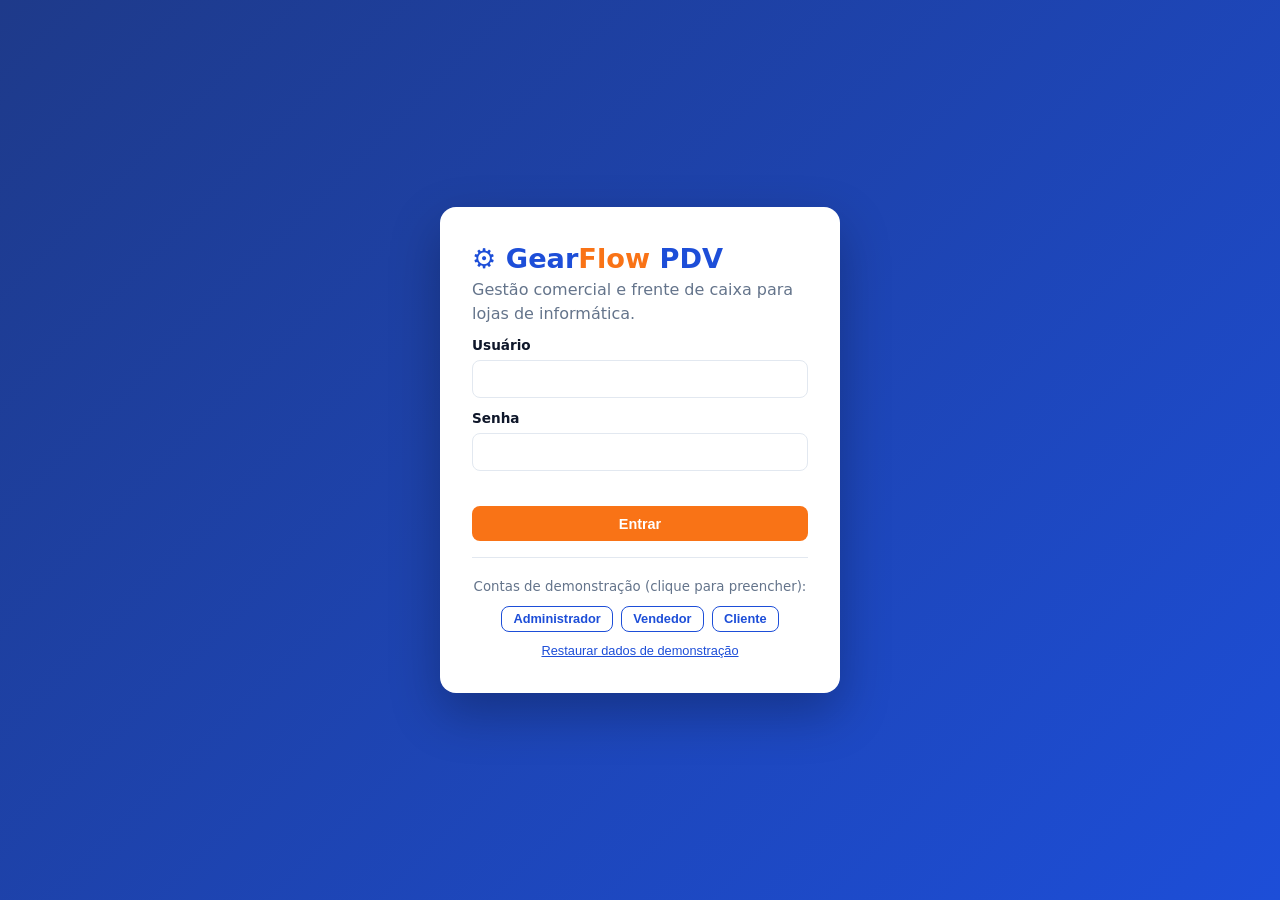
==== index.html @ f4095d13 "Add files via upload" ====
<!DOCTYPE html>
<html lang="pt-BR">
<head>
<meta charset="UTF-8">
<meta name="viewport" content="width=device-width, initial-scale=1">
<title>GearFlow PDV</title>
<link rel="stylesheet" href="style.css">
</head>
<body>

<!-- LOGIN -->
<section id="login">
  <form class="lbox" onsubmit="login(event)">
    <div class="brand big">⚙ Gear<span>Flow</span> PDV</div>
    <p class="muted">Gestão comercial e frente de caixa para lojas de informática.</p>
    <label>Usuário<input id="lu" autocomplete="username" required></label>
    <label>Senha<input id="lp" type="password" autocomplete="current-password" required></label>
    <p id="lerr" class="err"></p>
    <button class="btn full">Entrar</button>
    <div class="demo">
      <small>Contas de demonstração (clique para preencher):</small>
      <div class="row">
        <button type="button" class="btn sm ghost" onclick="fill('admin','admin123')">Administrador</button>
        <button type="button" class="btn sm ghost" onclick="fill('vendedor','vend123')">Vendedor</button>
        <button type="button" class="btn sm ghost" onclick="fill('cliente','cli123')">Cliente</button>
      </div>
      <button type="button" class="link" onclick="resetDemo()">Restaurar dados de demonstração</button>
    </div>
  </form>
</section>

<!-- APLICAÇÃO -->
<div id="app" hidden>
  <aside id="side"></aside>
  <div class="content">
    <header class="top">
      <button class="burger" onclick="document.getElementById('side').classList.toggle('open')">☰</button>
      <span id="who"></span>
    </header>
    <main id="main"></main>
  </div>
</div>

<dialog id="dlg">
  <h3 id="dt"></h3>
  <form id="df"></form>
</dialog>
<div id="toast"></div>

<script src="app.js"></script>
</body>
</html>
---- style.css ----
:root{--b:#1d4ed8;--bd:#1e3a8a;--o:#f97316;--bg:#f4f7fc;--tx:#0f172a;--mu:#64748b;--ln:#e2e8f0;--r:12px}
*{box-sizing:border-box;margin:0}
[hidden]{display:none!important}
body{font-family:system-ui,-apple-system,"Segoe UI",Roboto,Arial,sans-serif;background:var(--bg);color:var(--tx);line-height:1.45}
h2{font-size:1.5rem;margin-bottom:1rem;color:var(--bd)}
h3{margin-bottom:.7rem}
small,.muted{color:var(--mu)}
.brand{font-weight:800;font-size:1.25rem;color:#fff}
.brand span{color:var(--o)}
.brand.big{color:var(--b);font-size:1.7rem}

/* botões e campos */
.btn{background:var(--o);color:#fff;border:0;border-radius:8px;padding:.6rem 1rem;font-weight:700;cursor:pointer;font-size:.9rem}
.btn:hover{filter:brightness(.93)}
.btn:disabled{opacity:.4;cursor:not-allowed}
.btn.sm{padding:.3rem .7rem;font-size:.8rem}
.btn.full{width:100%;margin-top:.6rem}
.btn.ghost{background:#fff;color:var(--b);border:1px solid var(--b)}
.btn.danger{background:#dc2626}
.link{background:none;border:0;color:var(--b);cursor:pointer;text-decoration:underline;font-size:.8rem;margin-top:.6rem}
label{display:block;font-size:.85rem;font-weight:600;margin-top:.7rem}
input,select{width:100%;padding:.6rem .7rem;border:1px solid var(--ln);border-radius:8px;font-size:.95rem;margin-top:.25rem;background:#fff}
input:focus,select:focus{outline:2px solid var(--b);border-color:transparent}
.row{display:flex;gap:.5rem;align-items:center;justify-content:space-between;flex-wrap:wrap;margin-top:.8rem}
.err{color:#dc2626;font-size:.85rem;min-height:1.2rem;margin-top:.4rem}

/* login */
#login{min-height:100vh;display:grid;place-items:center;padding:1rem;background:linear-gradient(135deg,var(--bd),var(--b))}
.lbox{background:#fff;border-radius:16px;padding:2rem;width:100%;max-width:400px;box-shadow:0 20px 50px #0004}
.demo{margin-top:1rem;padding-top:1rem;border-top:1px solid var(--ln);text-align:center}
.demo .row{justify-content:center;margin:.5rem 0 0}

/* layout */
#app{display:flex;min-height:100vh}
#side{width:230px;background:var(--bd);padding:1.2rem .8rem;display:flex;flex-direction:column;gap:.3rem;position:sticky;top:0;height:100vh}
#side .brand{padding:0 .5rem 1rem}
#side button.nav{background:none;border:0;color:#cbd5e1;text-align:left;padding:.65rem .8rem;border-radius:8px;cursor:pointer;font-size:.95rem}
#side button.nav:hover{background:#ffffff1a}
#side button.nav.on{background:var(--o);color:#fff;font-weight:700}
#side .out{margin-top:auto}
.content{flex:1;min-width:0}
.top{display:flex;justify-content:space-between;align-items:center;background:#fff;padding:.8rem 1.5rem;border-bottom:1px solid var(--ln)}
.burger{display:none;background:none;border:0;font-size:1.4rem;cursor:pointer}
#main{padding:1.5rem;max-width:1100px}
.tag{padding:.15rem .55rem;border-radius:99px;font-size:.75rem;font-weight:700}
.tag.green{background:#dcfce7;color:#166534}
.tag.amber{background:#fef3c7;color:#92400e}
.tag.red{background:#fee2e2;color:#991b1b}

/* blocos */
.box{background:#fff;border:1px solid var(--ln);border-radius:var(--r);padding:1.1rem;margin-bottom:1rem}
.cards{display:grid;grid-template-columns:repeat(auto-fit,minmax(160px,1fr));gap:1rem;margin-bottom:1rem}
.card{background:#fff;border:1px solid var(--ln);border-top:4px solid var(--b);border-radius:var(--r);padding:1rem}
.card.warn{border-top-color:var(--o)}
.card small{display:block}
.card strong{font-size:1.5rem;color:var(--bd)}
.hero{background:linear-gradient(135deg,var(--b),var(--bd));color:#fff;border-radius:var(--r);padding:1.5rem;margin-bottom:1rem}
.hero h3{font-size:1.4rem}
.bar{display:flex;gap:.7rem;margin-bottom:1rem}
.bar input{margin:0}
.bar .btn{white-space:nowrap}

/* tabelas */
.tw{overflow-x:auto;background:#fff;border:1px solid var(--ln);border-radius:var(--r)}
table{width:100%;border-collapse:collapse;font-size:.9rem}
th,td{padding:.7rem .8rem;text-align:left;border-bottom:1px solid var(--ln);vertical-align:top}
th{background:#eef3fc;color:var(--bd);font-size:.8rem;text-transform:uppercase}
.act{white-space:nowrap}
.act .btn{margin-right:.3rem}

/* catálogo e PDV */
.grid{display:grid;grid-template-columns:repeat(auto-fill,minmax(210px,1fr));gap:1rem}
.pc{background:#fff;border:1px solid var(--ln);border-radius:var(--r);padding:1rem;display:flex;flex-direction:column;gap:.4rem}
.pc .ph{height:90px;background:#eef3fc;border-radius:8px;display:grid;place-items:center;font-size:2.2rem}
.pc .btn{margin-top:auto}
.pc strong{color:var(--b)}
.pdv{display:grid;grid-template-columns:1.4fr 1fr;gap:1rem;align-items:start}
.li{display:flex;justify-content:space-between;align-items:center;gap:.6rem;padding:.6rem 0;border-bottom:1px solid var(--ln)}
.li small{display:block}
.qty{display:flex;align-items:center;gap:.4rem}
.qty button{width:28px;height:28px;border-radius:50%;border:1px solid var(--b);background:#fff;color:var(--b);font-weight:800;cursor:pointer}
.tot{display:flex;justify-content:space-between;align-items:center;margin-top:1rem;font-size:1.1rem}
.tot strong{font-size:1.5rem;color:var(--b)}

/* gráficos simples */
.bars{display:flex;gap:.6rem;align-items:flex-end}
.bars>div{flex:1;text-align:center;font-size:.75rem}
.bars em{height:130px;display:flex;align-items:flex-end}
.bars i{width:100%;background:var(--b);border-radius:6px 6px 0 0;min-height:2px}
.bars b{display:block;font-size:.7rem;color:var(--mu)}
.hb{display:grid;grid-template-columns:150px 1fr auto;gap:.6rem;align-items:center;margin:.5rem 0;font-size:.85rem}
.hb i{height:12px;background:var(--o);border-radius:6px;display:block}

/* modal e aviso */
dialog{border:0;border-radius:16px;padding:1.5rem;width:min(420px,92vw);box-shadow:0 20px 60px #0006}
dialog::backdrop{background:#0008}
#toast{position:fixed;bottom:1.2rem;left:50%;transform:translate(-50%,20px);background:var(--bd);color:#fff;padding:.7rem 1.2rem;border-radius:99px;opacity:0;pointer-events:none;transition:.3s;z-index:9}
#toast.show{opacity:1;transform:translate(-50%,0)}
#toast.bad{background:#dc2626}

/* celular */
@media(max-width:800px){
  #side{position:fixed;left:-250px;z-index:5;transition:.25s;width:230px}
  #side.open{left:0}
  .burger{display:block}
  .pdv{grid-template-columns:1fr}
  .hb{grid-template-columns:100px 1fr auto}
  #main{padding:1rem}
}
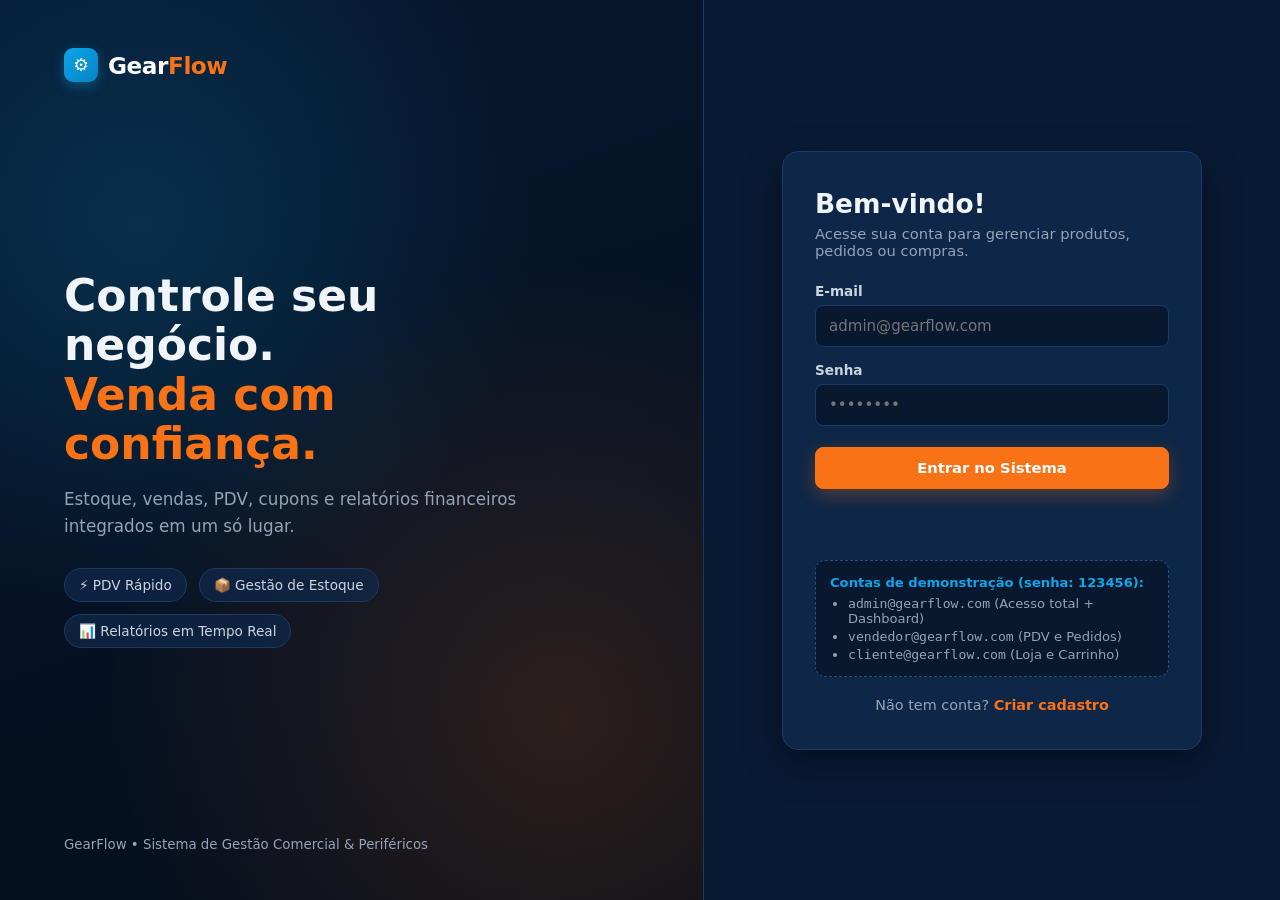
==== commit 27cc6702: "Organiza ficheiros do GearFlow para GitHub Pages" ====
--- a/index.html
+++ b/index.html
@@ -1,52 +1,73 @@
 <!DOCTYPE html>
 <html lang="pt-BR">
 <head>
-<meta charset="UTF-8">
-<meta name="viewport" content="width=device-width, initial-scale=1">
-<title>GearFlow PDV</title>
-<link rel="stylesheet" href="style.css">
+  <meta charset="UTF-8" />
+  <meta name="viewport" content="width=device-width, initial-scale=1.0" />
+  <title>GearFlow — Controle seu negócio</title>
+  <link rel="stylesheet" href="assets/css/style.css" />
 </head>
 <body>
+  <div class="auth-split">
+    <section class="auth-hero">
+      <div class="brand-logo">
+        <div class="gear-icon">⚙</div>
+        <span>Gear<strong>Flow</strong></span>
+      </div>
 
-<!-- LOGIN -->
-<section id="login">
-  <form class="lbox" onsubmit="login(event)">
-    <div class="brand big">⚙ Gear<span>Flow</span> PDV</div>
-    <p class="muted">Gestão comercial e frente de caixa para lojas de informática.</p>
-    <label>Usuário<input id="lu" autocomplete="username" required></label>
-    <label>Senha<input id="lp" type="password" autocomplete="current-password" required></label>
-    <p id="lerr" class="err"></p>
-    <button class="btn full">Entrar</button>
-    <div class="demo">
-      <small>Contas de demonstração (clique para preencher):</small>
-      <div class="row">
-        <button type="button" class="btn sm ghost" onclick="fill('admin','admin123')">Administrador</button>
-        <button type="button" class="btn sm ghost" onclick="fill('vendedor','vend123')">Vendedor</button>
-        <button type="button" class="btn sm ghost" onclick="fill('cliente','cli123')">Cliente</button>
+      <div class="auth-hero-content">
+        <h1>Controle seu negócio.<br /><span>Venda com confiança.</span></h1>
+        <p>
+          Estoque, vendas, PDV, cupons e relatórios financeiros integrados em um só lugar.
+        </p>
+        <div class="hero-badges">
+          <span class="hero-badge">⚡ PDV Rápido</span>
+          <span class="hero-badge">📦 Gestão de Estoque</span>
+          <span class="hero-badge">📊 Relatórios em Tempo Real</span>
+        </div>
       </div>
-      <button type="button" class="link" onclick="resetDemo()">Restaurar dados de demonstração</button>
-    </div>
-  </form>
-</section>
 
-<!-- APLICAÇÃO -->
-<div id="app" hidden>
-  <aside id="side"></aside>
-  <div class="content">
-    <header class="top">
-      <button class="burger" onclick="document.getElementById('side').classList.toggle('open')">☰</button>
-      <span id="who"></span>
-    </header>
-    <main id="main"></main>
+      <small style="color: var(--text-muted);">GearFlow • Sistema de Gestão Comercial & Periféricos</small>
+    </section>
+
+    <section class="auth-panel">
+      <div class="auth-card">
+        <h2>Bem-vindo!</h2>
+        <p class="subtitle">Acesse sua conta para gerenciar produtos, pedidos ou compras.</p>
+
+        <form id="loginForm" class="form-stack">
+          <div class="field">
+            <label for="email">E-mail</label>
+            <input type="email" id="email" name="email" required placeholder="admin@gearflow.com" />
+          </div>
+
+          <div class="field">
+            <label for="password">Senha</label>
+            <input type="password" id="password" name="password" required placeholder="••••••••" />
+          </div>
+
+          <button type="submit" class="btn btn-orange" style="width: 100%; margin-top: 6px;">
+            Entrar no Sistema
+          </button>
+          <p id="loginMsg" class="feedback-bar" role="alert"></p>
+        </form>
+
+        <div class="demo-box">
+          <strong>Contas de demonstração (senha: 123456):</strong>
+          <ul>
+            <li><code>admin@gearflow.com</code> (Acesso total + Dashboard)</li>
+            <li><code>vendedor@gearflow.com</code> (PDV e Pedidos)</li>
+            <li><code>cliente@gearflow.com</code> (Loja e Carrinho)</li>
+          </ul>
+        </div>
+
+        <p class="auth-footer">
+          Não tem conta? <a href="cadastro.html">Criar cadastro</a>
+        </p>
+      </div>
+    </section>
   </div>
-</div>
 
-<dialog id="dlg">
-  <h3 id="dt"></h3>
-  <form id="df"></form>
-</dialog>
-<div id="toast"></div>
-
-<script src="app.js"></script>
+  <script src="assets/js/storage.js"></script>
+  <script src="assets/js/auth.js"></script>
 </body>
-</html>
+</html>
--- a/assets/css/style.css
+++ b/assets/css/style.css
@@ -0,0 +1,741 @@
+:root {
+  color-scheme: dark;
+  --bg-deep: #061326;
+  --bg-main: #091b34;
+  --bg-sidebar: #07162b;
+  --bg-card: #0e2647;
+  --bg-card-hover: #133159;
+  --bg-input: #08182e;
+  --border: #1b3b66;
+  --border-light: #274f85;
+  --text-main: #f1f5f9;
+  --text-muted: #94a3b8;
+  --orange: #f97316;
+  --orange-hover: #ea580c;
+  --cyan: #0ea5e9;
+  --green: #10b981;
+  --red: #ef4444;
+  --yellow: #f59e0b;
+  --shadow: 0 14px 34px rgba(2, 8, 20, 0.55);
+  --radius: 12px;
+}
+
+* {
+  box-sizing: border-box;
+  margin: 0;
+  padding: 0;
+}
+
+body {
+  font-family: "Inter", system-ui, -apple-system, sans-serif;
+  background: var(--bg-main);
+  color: var(--text-main);
+  min-height: 100vh;
+}
+
+/* ================= LOGO & BRAND ================= */
+.brand-logo {
+  display: inline-flex;
+  align-items: center;
+  gap: 10px;
+  font-weight: 800;
+  font-size: 1.45rem;
+  letter-spacing: -0.02em;
+  color: #fff;
+}
+
+.brand-logo .gear-icon {
+  width: 34px;
+  height: 34px;
+  border-radius: 9px;
+  background: linear-gradient(135deg, var(--cyan), #0284c7);
+  display: grid;
+  place-items: center;
+  color: #fff;
+  font-size: 1.1rem;
+  box-shadow: 0 4px 12px rgba(14, 165, 233, 0.35);
+}
+
+.brand-logo span strong {
+  color: var(--orange);
+}
+
+/* ================= TELA DE LOGIN / CADASTRO ================= */
+.auth-split {
+  min-height: 100vh;
+  display: grid;
+  grid-template-columns: 1.1fr 0.9fr;
+  background: var(--bg-deep);
+}
+
+.auth-hero {
+  position: relative;
+  padding: 48px 64px;
+  display: flex;
+  flex-direction: column;
+  justify-content: space-between;
+  background:
+    radial-gradient(circle at 20% 25%, rgba(14, 165, 233, 0.18), transparent 45%),
+    radial-gradient(circle at 80% 80%, rgba(249, 115, 22, 0.16), transparent 50%),
+    linear-gradient(160deg, #071830 0%, #040d1a 100%);
+  border-right: 1px solid var(--border);
+}
+
+.auth-hero-content {
+  max-width: 480px;
+}
+
+.auth-hero h1 {
+  font-size: 2.75rem;
+  line-height: 1.12;
+  font-weight: 800;
+  margin-bottom: 18px;
+}
+
+.auth-hero h1 span {
+  color: var(--orange);
+}
+
+.auth-hero p {
+  color: var(--text-muted);
+  font-size: 1.05rem;
+  line-height: 1.6;
+}
+
+.hero-badges {
+  display: flex;
+  gap: 12px;
+  margin-top: 28px;
+  flex-wrap: wrap;
+}
+
+.hero-badge {
+  background: rgba(14, 38, 71, 0.8);
+  border: 1px solid var(--border);
+  padding: 8px 14px;
+  border-radius: 999px;
+  font-size: 0.85rem;
+  color: #cbd5e1;
+}
+
+.auth-panel {
+  display: grid;
+  place-items: center;
+  padding: 32px 24px;
+  background: var(--bg-main);
+}
+
+.auth-card {
+  width: min(100%, 420px);
+  background: var(--bg-card);
+  border: 1px solid var(--border);
+  border-radius: 16px;
+  padding: 36px 32px;
+  box-shadow: var(--shadow);
+}
+
+.auth-card h2 {
+  font-size: 1.65rem;
+  margin-bottom: 6px;
+}
+
+.auth-card .subtitle {
+  color: var(--text-muted);
+  font-size: 0.92rem;
+  margin-bottom: 24px;
+}
+
+.form-stack {
+  display: flex;
+  flex-direction: column;
+  gap: 15px;
+}
+
+.field {
+  display: flex;
+  flex-direction: column;
+  gap: 6px;
+}
+
+.field label {
+  font-size: 0.85rem;
+  font-weight: 600;
+  color: #cbd5e1;
+}
+
+input, select {
+  width: 100%;
+  min-height: 42px;
+  padding: 10px 13px;
+  border-radius: 8px;
+  border: 1px solid var(--border);
+  background: var(--bg-input);
+  color: var(--text-main);
+  font: inherit;
+  font-size: 0.94rem;
+  transition: border-color 0.15s;
+}
+
+input:focus, select:focus {
+  outline: none;
+  border-color: var(--cyan);
+}
+
+.btn {
+  display: inline-flex;
+  align-items: center;
+  justify-content: center;
+  gap: 8px;
+  min-height: 42px;
+  padding: 10px 18px;
+  border-radius: 8px;
+  border: 1px solid var(--border);
+  background: var(--bg-card-hover);
+  color: #fff;
+  font: inherit;
+  font-weight: 600;
+  font-size: 0.92rem;
+  cursor: pointer;
+  text-decoration: none;
+  transition: all 0.15s ease;
+}
+
+.btn:hover:not(:disabled) {
+  border-color: var(--border-light);
+  filter: brightness(1.08);
+}
+
+.btn:disabled {
+  opacity: 0.55;
+  cursor: not-allowed;
+}
+
+.btn-orange {
+  background: var(--orange);
+  border-color: var(--orange);
+  color: #fff;
+  font-weight: 700;
+  box-shadow: 0 6px 18px rgba(249, 115, 22, 0.3);
+}
+
+.btn-orange:hover:not(:disabled) {
+  background: var(--orange-hover);
+  border-color: var(--orange-hover);
+}
+
+.btn-cyan {
+  background: var(--cyan);
+  border-color: var(--cyan);
+  color: #041324;
+  font-weight: 700;
+}
+
+.btn-sm {
+  min-height: 34px;
+  padding: 6px 12px;
+  font-size: 0.82rem;
+}
+
+.demo-box {
+  margin-top: 20px;
+  padding: 14px;
+  border-radius: 10px;
+  background: var(--bg-input);
+  border: 1px dashed var(--border-light);
+  font-size: 0.82rem;
+  color: var(--text-muted);
+}
+
+.demo-box strong {
+  color: var(--cyan);
+  display: block;
+  margin-bottom: 6px;
+}
+
+.demo-box ul {
+  padding-left: 18px;
+  display: flex;
+  flex-direction: column;
+  gap: 3px;
+}
+
+.auth-footer {
+  margin-top: 20px;
+  text-align: center;
+  font-size: 0.9rem;
+  color: var(--text-muted);
+}
+
+.auth-footer a {
+  color: var(--orange);
+  font-weight: 600;
+  text-decoration: none;
+}
+
+/* ================= LAYOUT DO PAINEL (SIDEBAR + MAIN) ================= */
+.app-layout {
+  display: grid;
+  grid-template-columns: 245px 1fr;
+  min-height: 100vh;
+}
+
+.sidebar {
+  background: var(--bg-sidebar);
+  border-right: 1px solid var(--border);
+  padding: 22px 16px;
+  display: flex;
+  flex-direction: column;
+  justify-content: space-between;
+}
+
+.sidebar-top {
+  display: flex;
+  flex-direction: column;
+  gap: 28px;
+}
+
+.sidebar-nav {
+  display: flex;
+  flex-direction: column;
+  gap: 6px;
+}
+
+.nav-item {
+  display: flex;
+  align-items: center;
+  justify-content: space-between;
+  width: 100%;
+  padding: 11px 14px;
+  border-radius: 9px;
+  border: 1px solid transparent;
+  background: transparent;
+  color: var(--text-muted);
+  font: inherit;
+  font-size: 0.92rem;
+  font-weight: 600;
+  cursor: pointer;
+  text-align: left;
+  transition: all 0.15s;
+}
+
+.nav-item:hover {
+  background: rgba(14, 38, 71, 0.7);
+  color: #fff;
+}
+
+.nav-item.active {
+  background: linear-gradient(90deg, rgba(249, 115, 22, 0.2), rgba(14, 38, 71, 0.9));
+  border-color: rgba(249, 115, 22, 0.45);
+  color: #fff;
+}
+
+.nav-item .badge {
+  background: var(--orange);
+  color: #fff;
+  font-size: 0.75rem;
+  padding: 2px 8px;
+  border-radius: 999px;
+  font-weight: 700;
+}
+
+.sidebar-user {
+  padding-top: 16px;
+  border-top: 1px solid var(--border);
+  display: flex;
+  flex-direction: column;
+  gap: 10px;
+}
+
+.user-info {
+  font-size: 0.85rem;
+}
+
+.user-info strong {
+  display: block;
+  color: #fff;
+}
+
+.user-info span {
+  color: var(--cyan);
+  text-transform: uppercase;
+  font-size: 0.75rem;
+  font-weight: 700;
+}
+
+.main-area {
+  padding: 24px 32px;
+  overflow-y: auto;
+}
+
+.topbar-header {
+  display: flex;
+  align-items: center;
+  justify-content: space-between;
+  gap: 16px;
+  margin-bottom: 24px;
+  padding-bottom: 16px;
+  border-bottom: 1px solid var(--border);
+}
+
+.topbar-header h1 {
+  font-size: 1.5rem;
+  font-weight: 700;
+}
+
+.feedback-bar {
+  min-height: 22px;
+  margin-bottom: 14px;
+  font-size: 0.9rem;
+  font-weight: 500;
+}
+.feedback-bar.ok { color: var(--green); }
+.feedback-bar.error { color: var(--red); }
+
+.tab-panel {
+  display: none;
+}
+.tab-panel.active {
+  display: block;
+}
+
+/* ================= KPI CARDS & DASHBOARD ================= */
+.kpi-grid {
+  display: grid;
+  grid-template-columns: repeat(4, 1fr);
+  gap: 16px;
+  margin-bottom: 24px;
+}
+
+.kpi-card {
+  background: var(--bg-card);
+  border: 1px solid var(--border);
+  border-radius: var(--radius);
+  padding: 18px 20px;
+  position: relative;
+  overflow: hidden;
+}
+
+.kpi-card::before {
+  content: "";
+  position: absolute;
+  top: 0;
+  left: 0;
+  width: 4px;
+  height: 100%;
+  background: var(--cyan);
+}
+
+.kpi-card.orange::before { background: var(--orange); }
+.kpi-card.green::before { background: var(--green); }
+.kpi-card.yellow::before { background: var(--yellow); }
+
+.kpi-card small {
+  color: var(--text-muted);
+  font-size: 0.82rem;
+  font-weight: 600;
+  text-transform: uppercase;
+}
+
+.kpi-card .kpi-val {
+  font-size: 1.65rem;
+  font-weight: 800;
+  margin-top: 8px;
+}
+
+.dashboard-split {
+  display: grid;
+  grid-template-columns: 1.4fr 1fr;
+  gap: 20px;
+  margin-bottom: 24px;
+}
+
+.panel-card {
+  background: var(--bg-card);
+  border: 1px solid var(--border);
+  border-radius: var(--radius);
+  padding: 20px;
+}
+
+.panel-card h3 {
+  font-size: 1.05rem;
+  margin-bottom: 16px;
+  display: flex;
+  align-items: center;
+  justify-content: space-between;
+}
+
+/* Gráfico de barras CSS puro (estilo protótipo) */
+.bar-chart {
+  display: flex;
+  align-items: flex-end;
+  gap: 14px;
+  height: 190px;
+  padding-top: 20px;
+  border-bottom: 1px solid var(--border);
+}
+
+.bar-col {
+  flex: 1;
+  display: flex;
+  flex-direction: column;
+  align-items: center;
+  gap: 8px;
+  height: 100%;
+  justify-content: flex-end;
+}
+
+.bar-fill {
+  width: 100%;
+  max-width: 38px;
+  border-radius: 6px 6px 0 0;
+  background: linear-gradient(180deg, var(--cyan), #0284c7);
+  transition: height 0.4s ease;
+  position: relative;
+}
+
+.bar-col:nth-child(even) .bar-fill {
+  background: linear-gradient(180deg, var(--orange), #c2410c);
+}
+
+.bar-label {
+  font-size: 0.76rem;
+  color: var(--text-muted);
+}
+
+/* Gráfico de rosca CSS (Donut) */
+.donut-wrap {
+  display: flex;
+  align-items: center;
+  gap: 24px;
+  padding: 12px 0;
+}
+
+.donut-ring {
+  width: 135px;
+  height: 135px;
+  border-radius: 50%;
+  background: conic-gradient(
+    var(--cyan) 0% 45%,
+    var(--orange) 45% 78%,
+    var(--green) 78% 100%
+  );
+  display: grid;
+  place-items: center;
+  flex-shrink: 0;
+}
+
+.donut-hole {
+  width: 84px;
+  height: 84px;
+  border-radius: 50%;
+  background: var(--bg-card);
+  display: grid;
+  place-items: center;
+  font-weight: 800;
+  font-size: 0.95rem;
+}
+
+.donut-legend {
+  display: flex;
+  flex-direction: column;
+  gap: 10px;
+  font-size: 0.86rem;
+}
+
+.legend-item {
+  display: flex;
+  align-items: center;
+  gap: 8px;
+}
+
+.dot {
+  width: 10px;
+  height: 10px;
+  border-radius: 50%;
+}
+
+/* ================= PDV / CATÁLOGO + CARRINHO LADO A LADO ================= */
+.pdv-layout {
+  display: grid;
+  grid-template-columns: 1.5fr 1fr;
+  gap: 20px;
+  align-items: start;
+}
+
+.catalog-toolbar {
+  display: flex;
+  gap: 12px;
+  margin-bottom: 16px;
+}
+
+.product-grid {
+  display: grid;
+  grid-template-columns: repeat(auto-fill, minmax(210px, 1fr));
+  gap: 14px;
+}
+
+.prod-card {
+  background: var(--bg-card);
+  border: 1px solid var(--border);
+  border-radius: var(--radius);
+  padding: 16px;
+  display: flex;
+  flex-direction: column;
+  justify-content: space-between;
+  gap: 10px;
+  transition: transform 0.15s, border-color 0.15s;
+}
+
+.prod-card:hover {
+  transform: translateY(-2px);
+  border-color: var(--cyan);
+}
+
+.prod-cat {
+  font-size: 0.75rem;
+  color: var(--cyan);
+  font-weight: 700;
+  text-transform: uppercase;
+}
+
+.prod-card h4 {
+  font-size: 1rem;
+  margin-top: 4px;
+}
+
+.prod-price {
+  font-size: 1.2rem;
+  font-weight: 800;
+  color: var(--orange);
+}
+
+.prod-old {
+  font-size: 0.84rem;
+  color: var(--text-muted);
+  text-decoration: line-through;
+  margin-right: 6px;
+}
+
+.cart-box {
+  background: var(--bg-card);
+  border: 1px solid var(--border);
+  border-radius: var(--radius);
+  padding: 20px;
+  position: sticky;
+  top: 20px;
+}
+
+.cart-list {
+  display: flex;
+  flex-direction: column;
+  gap: 10px;
+  max-height: 240px;
+  overflow-y: auto;
+  margin: 14px 0;
+  padding-right: 4px;
+}
+
+.cart-row {
+  display: flex;
+  align-items: center;
+  justify-content: space-between;
+  gap: 10px;
+  padding: 10px;
+  border-radius: 8px;
+  background: var(--bg-input);
+  border: 1px solid var(--border);
+  font-size: 0.88rem;
+}
+
+.qty-controls {
+  display: inline-flex;
+  align-items: center;
+  gap: 6px;
+}
+
+.qty-btn {
+  width: 24px;
+  height: 24px;
+  border-radius: 6px;
+  border: 1px solid var(--border);
+  background: var(--bg-card);
+  color: #fff;
+  cursor: pointer;
+}
+
+.row-inline {
+  display: flex;
+  gap: 8px;
+}
+
+.totals-box {
+  border-top: 1px solid var(--border);
+  padding-top: 12px;
+  margin: 14px 0;
+  display: flex;
+  flex-direction: column;
+  gap: 6px;
+  font-size: 0.92rem;
+}
+
+.totals-box div {
+  display: flex;
+  justify-content: space-between;
+}
+
+.totals-box .grand-total {
+  font-size: 1.18rem;
+  font-weight: 800;
+  color: var(--orange);
+  margin-top: 4px;
+}
+
+/* ================= TABELAS ================= */
+.table-wrap {
+  overflow-x: auto;
+}
+
+table {
+  width: 100%;
+  border-collapse: collapse;
+  font-size: 0.9rem;
+}
+
+th, td {
+  padding: 12px 14px;
+  text-align: left;
+  border-bottom: 1px solid var(--border);
+}
+
+th {
+  color: var(--text-muted);
+  font-size: 0.78rem;
+  text-transform: uppercase;
+  background: rgba(8, 24, 46, 0.6);
+}
+
+.status-pill {
+  display: inline-block;
+  padding: 3px 10px;
+  border-radius: 999px;
+  font-size: 0.76rem;
+  font-weight: 700;
+}
+
+.status-Concluído { background: rgba(16, 185, 129, 0.2); color: #34d399; }
+.status-Pendente { background: rgba(245, 158, 11, 0.2); color: #fbbf24; }
+.status-Enviado { background: rgba(14, 165, 233, 0.2); color: #38bdf8; }
+.status-Cancelado { background: rgba(239, 68, 68, 0.2); color: #f87171; }
+
+.hidden { display: none !important; }
+
+/* ================= RESPONSIVO ================= */
+@media (max-width: 980px) {
+  .auth-split { grid-template-columns: 1fr; }
+  .auth-hero { display: none; }
+  .app-layout { grid-template-columns: 1fr; }
+  .sidebar { border-right: 0; border-bottom: 1px solid var(--border); }
+  .sidebar-nav { flex-direction: row; flex-wrap: wrap; }
+  .kpi-grid { grid-template-columns: repeat(2, 1fr); }
+  .dashboard-split, .pdv-layout { grid-template-columns: 1fr; }
+}
